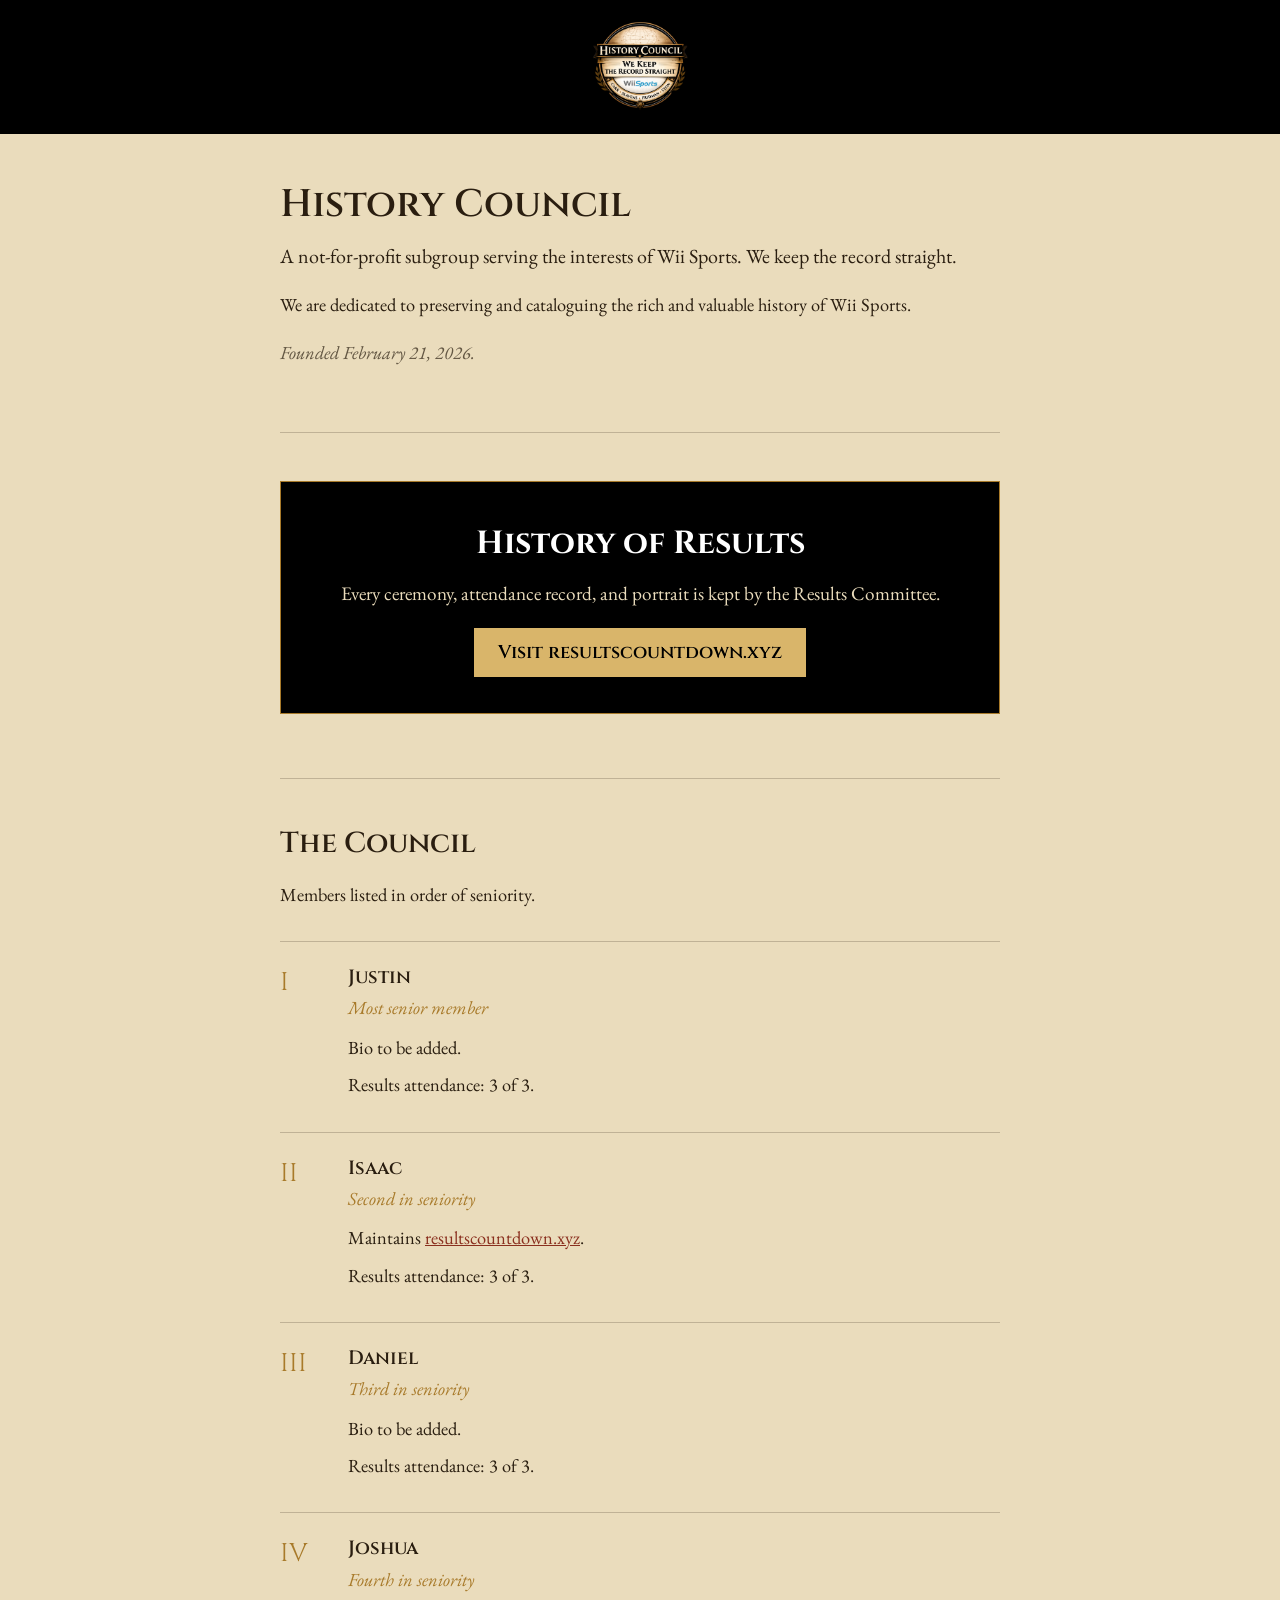
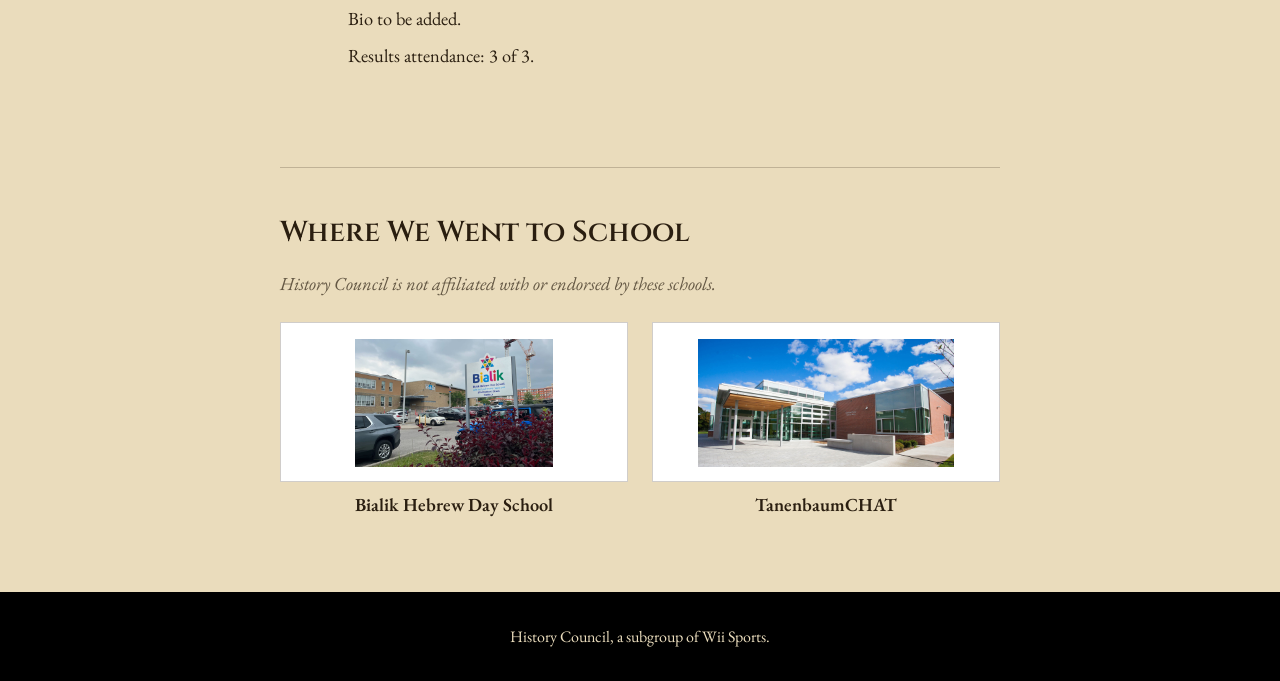
==== index.html @ 1e547ed8 "Update index.html" ====
<!DOCTYPE html>
<html lang="en">
<head>
  <link rel="icon" href="data:image/svg+xml,<svg xmlns='http://www.w3.org/2000/svg' viewBox='0 0 100 100'>🧭<text y='.9em' font-size='90'></text></svg>">
  <meta charset="UTF-8">
  <meta name="viewport" content="width=device-width, initial-scale=1">
  <title>History Council</title>
  <link rel="preconnect" href="https://fonts.googleapis.com">
  <link rel="preconnect" href="https://fonts.gstatic.com" crossorigin>
  <link href="https://fonts.googleapis.com/css2?family=Cinzel:wght@500;600&family=EB+Garamond:ital,wght@0,400;0,600;1,400&display=swap" rel="stylesheet">
  <link rel="stylesheet" href="style.css">
</head>
<body>

  <header class="site-header">
    <a href="index.html"><img class="logo" src="history-council-logo.png" alt="History Council crest: We keep the record straight"></a>
  </header>

  <main>

    <section>
      <h1>History Council</h1>
      <p class="intro">A not-for-profit subgroup serving the interests of Wii Sports. We keep the record straight.</p>
      <p>We are dedicated to preserving and cataloguing the rich and valuable history of Wii Sports.</p>
      <p class="muted">Founded February 21, 2026.</p>
    </section>

    <section>
      <a class="archive-link" href="https://resultscountdown.xyz" target="_blank" rel="noopener" style="padding: 36px 28px; text-align: center;">
        <strong style="font-size: clamp(1.5rem, 4.5vw, 2rem); margin-bottom: 10px;">History of Results</strong>
        <span style="display: block; font-size: 1.2rem; margin-bottom: 18px;">Every ceremony, attendance record, and portrait is kept by the Results Committee.</span>
        <span style="display: inline-block; background: var(--gold-light); color: var(--black); font-family: var(--display); font-weight: 600; padding: 10px 24px;">Visit resultscountdown.xyz</span>
      </a>
    </section>

    <section>
      <h2>The Council</h2>
      <p>Members listed in order of seniority.</p>

      <ol class="register">
        <li class="member">
          <span class="numeral">I</span>
          <div class="details">
            <h3>Justin</h3>
            <p class="rank">Most senior member</p>
            <p>Bio to be added.</p>
            <p>Results attendance: 3 of 3.</p>
          </div>
        </li>

        <li class="member">
          <span class="numeral">II</span>
          <div class="details">
            <h3>Isaac</h3>
            <p class="rank">Second in seniority</p>
            <p>Maintains <a href="https://resultscountdown.xyz" target="_blank" rel="noopener">resultscountdown.xyz</a>.</p>
            <p>Results attendance: 3 of 3.</p>
          </div>
        </li>

        <li class="member">
          <span class="numeral">III</span>
          <div class="details">
            <h3>Daniel</h3>
            <p class="rank">Third in seniority</p>
            <p>Bio to be added.</p>
            <p>Results attendance: 3 of 3.</p>
          </div>
        </li>

        <li class="member">
          <span class="numeral">IV</span>
          <div class="details">
            <h3>Joshua</h3>
            <p class="rank">Fourth in seniority</p>
            <p>Bio to be added.</p>
            <p>Results attendance: 3 of 3.</p>
          </div>
        </li>
      </ol>
    </section>

    <section>
      <h2>Where We Went to School</h2>
      <p class="muted">History Council is not affiliated with or endorsed by these schools.</p>
      <div class="schools">
        <figure class="school">
          <div class="tile"><img src="bialik-logo.png" alt="Bialik Hebrew Day School logo"></div>
          <figcaption>Bialik Hebrew Day School</figcaption>
        </figure>
        <figure class="school">
          <div class="tile"><img src="tanenbaumchat-logo.png" alt="TanenbaumCHAT logo"></div>
          <figcaption>TanenbaumCHAT</figcaption>
        </figure>
      </div>
    </section>

  </main>

  <footer>
    History Council, a subgroup of Wii Sports.
  </footer>

</body>
</html>
---- style.css ----
/* History Council shared styles */
:root {
  --black: #000000;
  --vellum: #EADCBC;
  --vellum-dark: #DCCBA4;
  --ink: #2A1E10;
  --gold: #A87A2A;
  --gold-light: #D9B56A;
  --oxblood: #8A2F1E;
  --rule: rgba(42, 30, 16, 0.22);
  --display: "Cinzel", "Trajan Pro", Georgia, serif;
  --serif: "EB Garamond", Garamond, "Times New Roman", serif;
}

* { box-sizing: border-box; }

body {
  margin: 0;
  background: var(--vellum);
  color: var(--ink);
  font-family: var(--serif);
  font-size: 1.15rem;
  line-height: 1.6;
}

img { max-width: 100%; height: auto; display: block; }

a { color: var(--oxblood); }

:focus-visible { outline: 2px solid var(--gold); outline-offset: 3px; }

/* Header */
.site-header {
  background: var(--black);
  text-align: center;
  padding: 12px 20px;
}
.site-header .logo {
  width: 110px;
  margin: 0 auto;
}
.site-nav {
  display: flex;
  justify-content: center;
  flex-wrap: wrap;
  gap: 4px 32px;
  padding: 18px 0 20px;
  margin-top: 8px;
  border-top: 1px solid rgba(217, 181, 106, 0.3);
}
.site-nav a {
  font-family: var(--display);
  font-weight: 600;
  font-size: 1rem;
  color: var(--gold-light);
  text-decoration: none;
  padding: 4px 0;
  border-bottom: 1px solid transparent;
}
.site-nav a:hover { border-bottom-color: var(--gold-light); }
.site-nav a[aria-current="page"] { color: #FFFFFF; border-bottom-color: var(--gold-light); }

/* Page body */
main {
  max-width: 760px;
  margin: 0 auto;
  padding: 48px 20px 72px;
}
section + section {
  margin-top: 64px;
  padding-top: 48px;
  border-top: 1px solid var(--rule);
}
h1, h2, h3 {
  font-family: var(--display);
  font-weight: 600;
  line-height: 1.2;
  margin: 0 0 12px;
}
h1 { font-size: clamp(1.8rem, 5vw, 2.4rem); }
h2 { font-size: clamp(1.4rem, 4vw, 1.8rem); }
h3 { font-size: 1.2rem; }
.intro { font-size: 1.25rem; margin: 0 0 8px; }
.muted { color: rgba(42, 30, 16, 0.7); font-style: italic; }

/* Council register (homepage) */
.register { list-style: none; padding: 0; margin: 32px 0 0; }
.member {
  display: grid;
  grid-template-columns: 48px 1fr;
  gap: 20px;
  align-items: start;
  padding: 24px 0;
  border-bottom: 1px solid var(--rule);
}
.member:first-child { border-top: 1px solid var(--rule); }
.member:last-child { border-bottom: none; }
.numeral {
  font-family: var(--display);
  font-size: 1.6rem;
  color: var(--gold);
  line-height: 1;
  padding-top: 4px;
}
.portrait {
  position: relative;
  aspect-ratio: 4 / 5;
  background: var(--vellum-dark);
  border: 1px solid var(--gold);
  display: grid;
  place-items: center;
  font-family: var(--display);
  font-size: 1.8rem;
  color: var(--gold);
  overflow: hidden;
}
.portrait img {
  position: absolute;
  inset: 0;
  width: 100%;
  height: 100%;
  object-fit: cover;
}
.member h3 { margin-bottom: 4px; }
.member .rank { margin: 0 0 10px; font-style: italic; color: var(--gold); }
.member p { margin: 0 0 8px; }

/* Affiliations */
.schools {
  display: flex;
  flex-wrap: wrap;
  gap: 24px;
  margin-top: 24px;
}
.school {
  flex: 1 1 220px;
  margin: 0;
  text-align: center;
}
.school .tile {
  background: #FFFFFF;
  border: 1px solid var(--rule);
  height: 160px;
  display: grid;
  place-items: center;
  padding: 16px;
}
.school .tile img { max-height: 128px; width: auto; }
.school figcaption { margin-top: 8px; font-weight: 600; }

/* Page links on homepage */
.archives { display: grid; grid-template-columns: 1fr 1fr; gap: 16px; margin-top: 24px; }
.archive-link {
  display: block;
  background: var(--black);
  color: var(--gold-light);
  text-decoration: none;
  padding: 22px;
  border: 1px solid var(--gold);
}
.archive-link:hover { background: #1F1608; }
.archive-link strong { display: block; font-family: var(--display); font-size: 1.25rem; color: #FFFFFF; margin-bottom: 4px; }
.archive-link span { color: var(--vellum); }

/* W Bildings ledger */
.bildings { list-style: none; padding: 0; margin: 32px 0 0; counter-reset: bilding; }
.bilding {
  counter-increment: bilding;
  padding: 32px 0;
  border-top: 1px solid var(--rule);
}
.bilding h2::before {
  content: counter(bilding) ". ";
  color: var(--gold);
}
.bilding .site { font-size: 1.3rem; margin: 0 0 4px; }
.bilding .meta { margin: 0 0 16px; color: rgba(42, 30, 16, 0.75); }
.bilding img { border: 1px solid var(--gold); max-height: 520px; width: auto; }
.l-bilding {
  margin-top: 16px;
  padding: 28px 0 0;
  border-top: 3px double var(--oxblood);
  color: var(--oxblood);
}
.l-bilding h2 { font-style: italic; }

/* Results */
.next-ceremony {
  background: var(--black);
  color: var(--vellum);
  padding: 28px 24px;
  border: 1px solid var(--gold);
  text-align: center;
}
.next-ceremony h2 { color: #FFFFFF; }
.countdown {
  font-family: var(--display);
  font-size: clamp(1.6rem, 6vw, 2.6rem);
  color: var(--gold-light);
  margin: 8px 0;
  font-variant-numeric: tabular-nums;
}
.ceremony { margin-top: 40px; }
.ceremony .date { margin: 0 0 4px; color: var(--gold); font-style: italic; }
.ceremony .portrait-photo { margin: 16px 0 0; border: 1px solid var(--gold); background: var(--vellum-dark); min-height: 120px; }
.table-wrap { overflow-x: auto; margin-top: 24px; }
table { width: 100%; border-collapse: collapse; }
th, td { padding: 10px 8px; border-bottom: 1px solid var(--rule); text-align: center; }
th:first-child, td:first-child { text-align: left; }
thead th { font-family: var(--display); font-size: 0.95rem; border-bottom: 2px solid var(--ink); }
.yes { color: var(--gold); font-weight: 600; }
.no { color: var(--oxblood); font-weight: 600; }
.na { color: rgba(42, 30, 16, 0.4); }
.highlight td { background: rgba(168, 122, 42, 0.12); }

/* Footer */
footer {
  background: var(--black);
  color: var(--vellum);
  text-align: center;
  padding: 32px 20px;
  font-size: 1rem;
}
footer a { color: var(--gold-light); }

@media (max-width: 560px) {
  .member { grid-template-columns: 36px 1fr; }
  .archives { grid-template-columns: 1fr; }
}
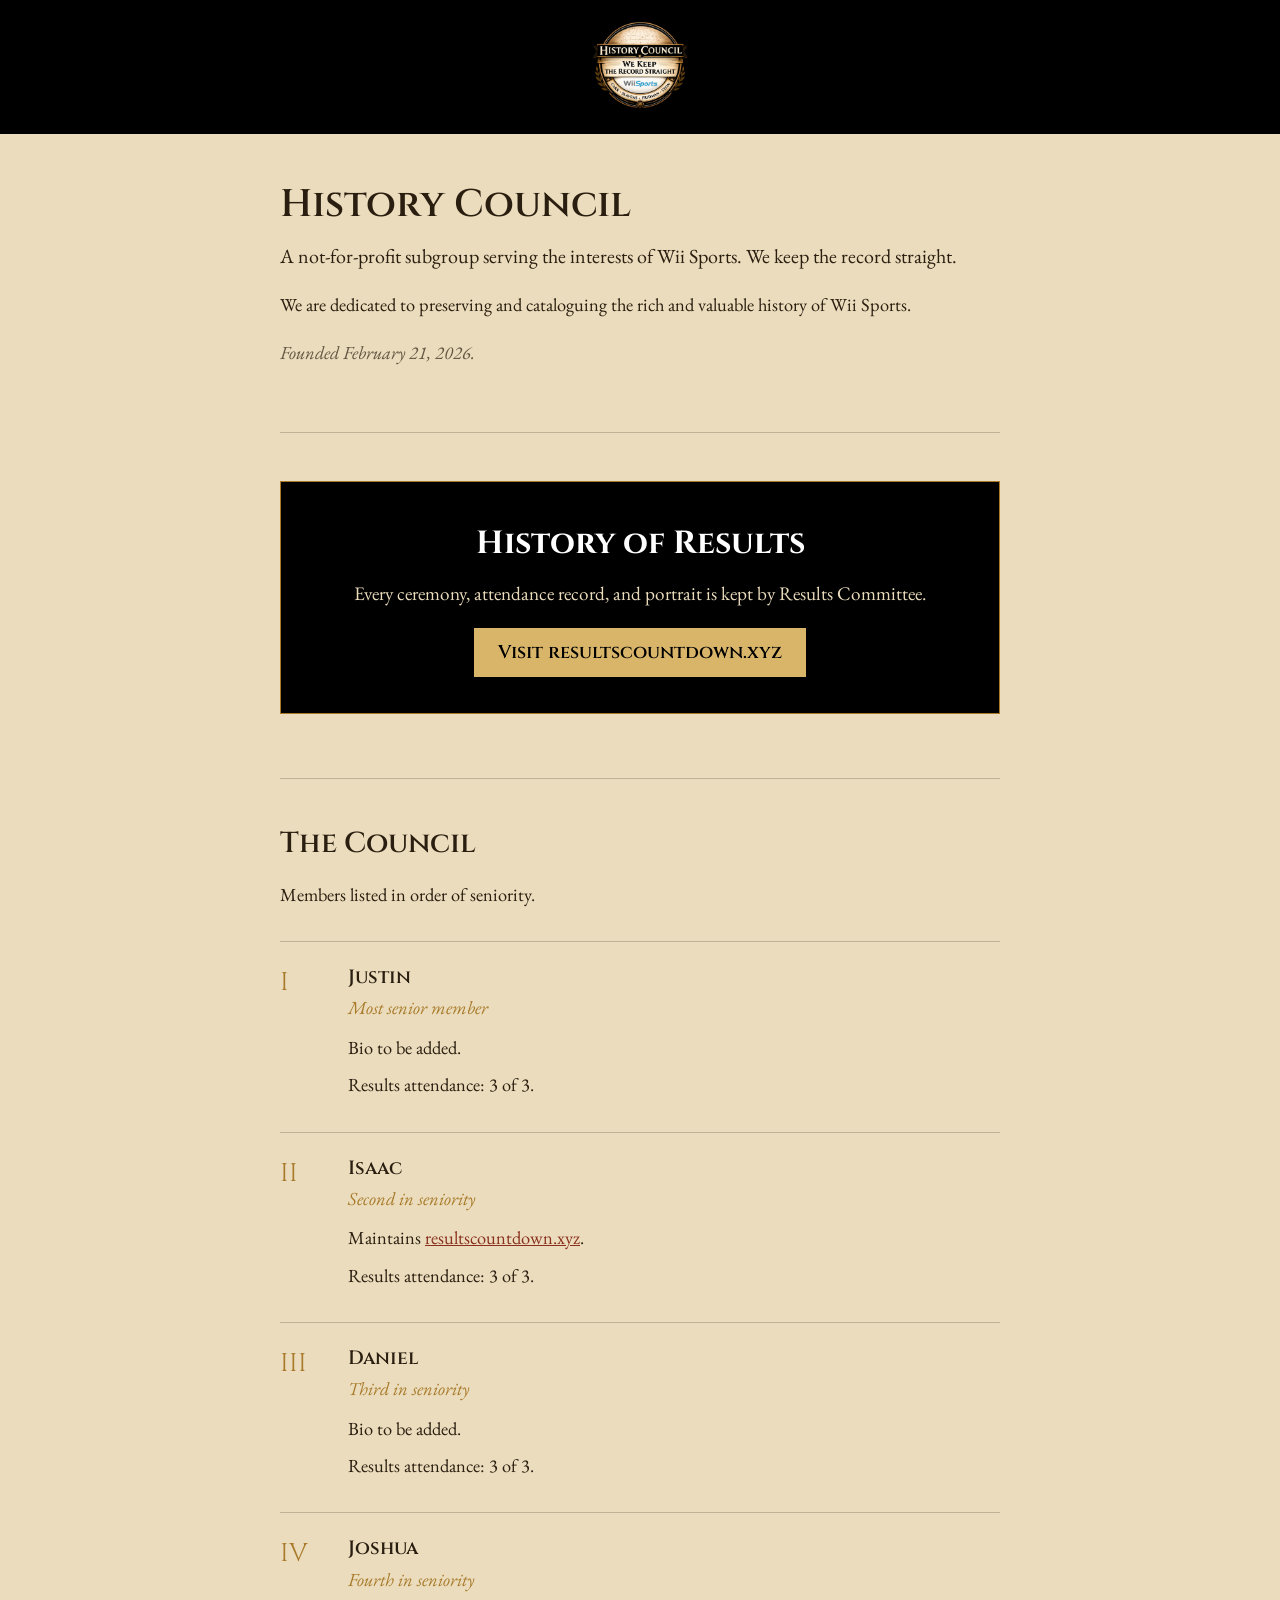
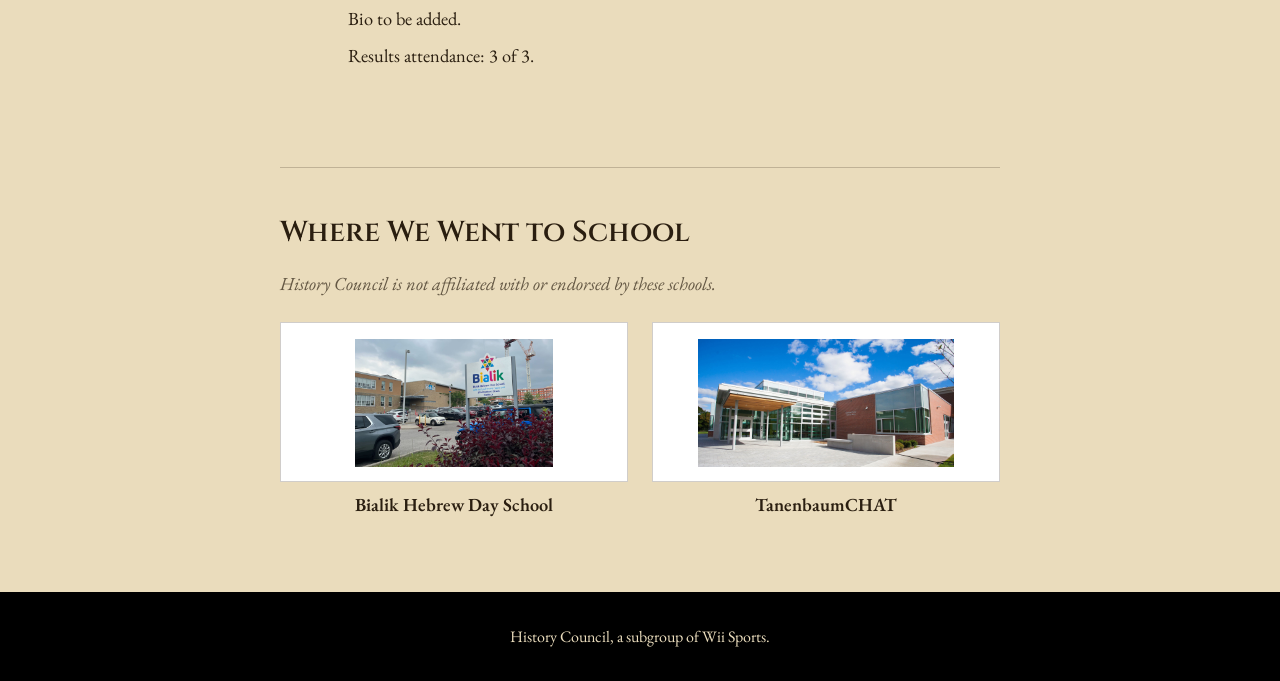
==== commit 9d243cae: "Update index.html" ====
--- a/index.html
+++ b/index.html
@@ -1,8 +1,7 @@
 <!DOCTYPE html>
 <html lang="en">
 <head>
-  <link rel="icon" href="data:image/svg+xml,<svg xmlns='http://www.w3.org/2000/svg' viewBox='0 0 100 100'>🧭<text y='.9em' font-size='90'></text></svg>">
-  <meta charset="UTF-8">
+<link rel="icon" href="data:image/svg+xml,<svg xmlns='http://www.w3.org/2000/svg' viewBox='0 0 100 100'><text y='.9em' font-size='90'>🧭</text></svg>">  <meta charset="UTF-8">
   <meta name="viewport" content="width=device-width, initial-scale=1">
   <title>History Council</title>
   <link rel="preconnect" href="https://fonts.googleapis.com">
@@ -28,7 +27,7 @@
     <section>
       <a class="archive-link" href="https://resultscountdown.xyz" target="_blank" rel="noopener" style="padding: 36px 28px; text-align: center;">
         <strong style="font-size: clamp(1.5rem, 4.5vw, 2rem); margin-bottom: 10px;">History of Results</strong>
-        <span style="display: block; font-size: 1.2rem; margin-bottom: 18px;">Every ceremony, attendance record, and portrait is kept by the Results Committee.</span>
+        <span style="display: block; font-size: 1.2rem; margin-bottom: 18px;">Every ceremony, attendance record, and portrait is kept by Results Committee.</span>
         <span style="display: inline-block; background: var(--gold-light); color: var(--black); font-family: var(--display); font-weight: 600; padding: 10px 24px;">Visit resultscountdown.xyz</span>
       </a>
     </section>
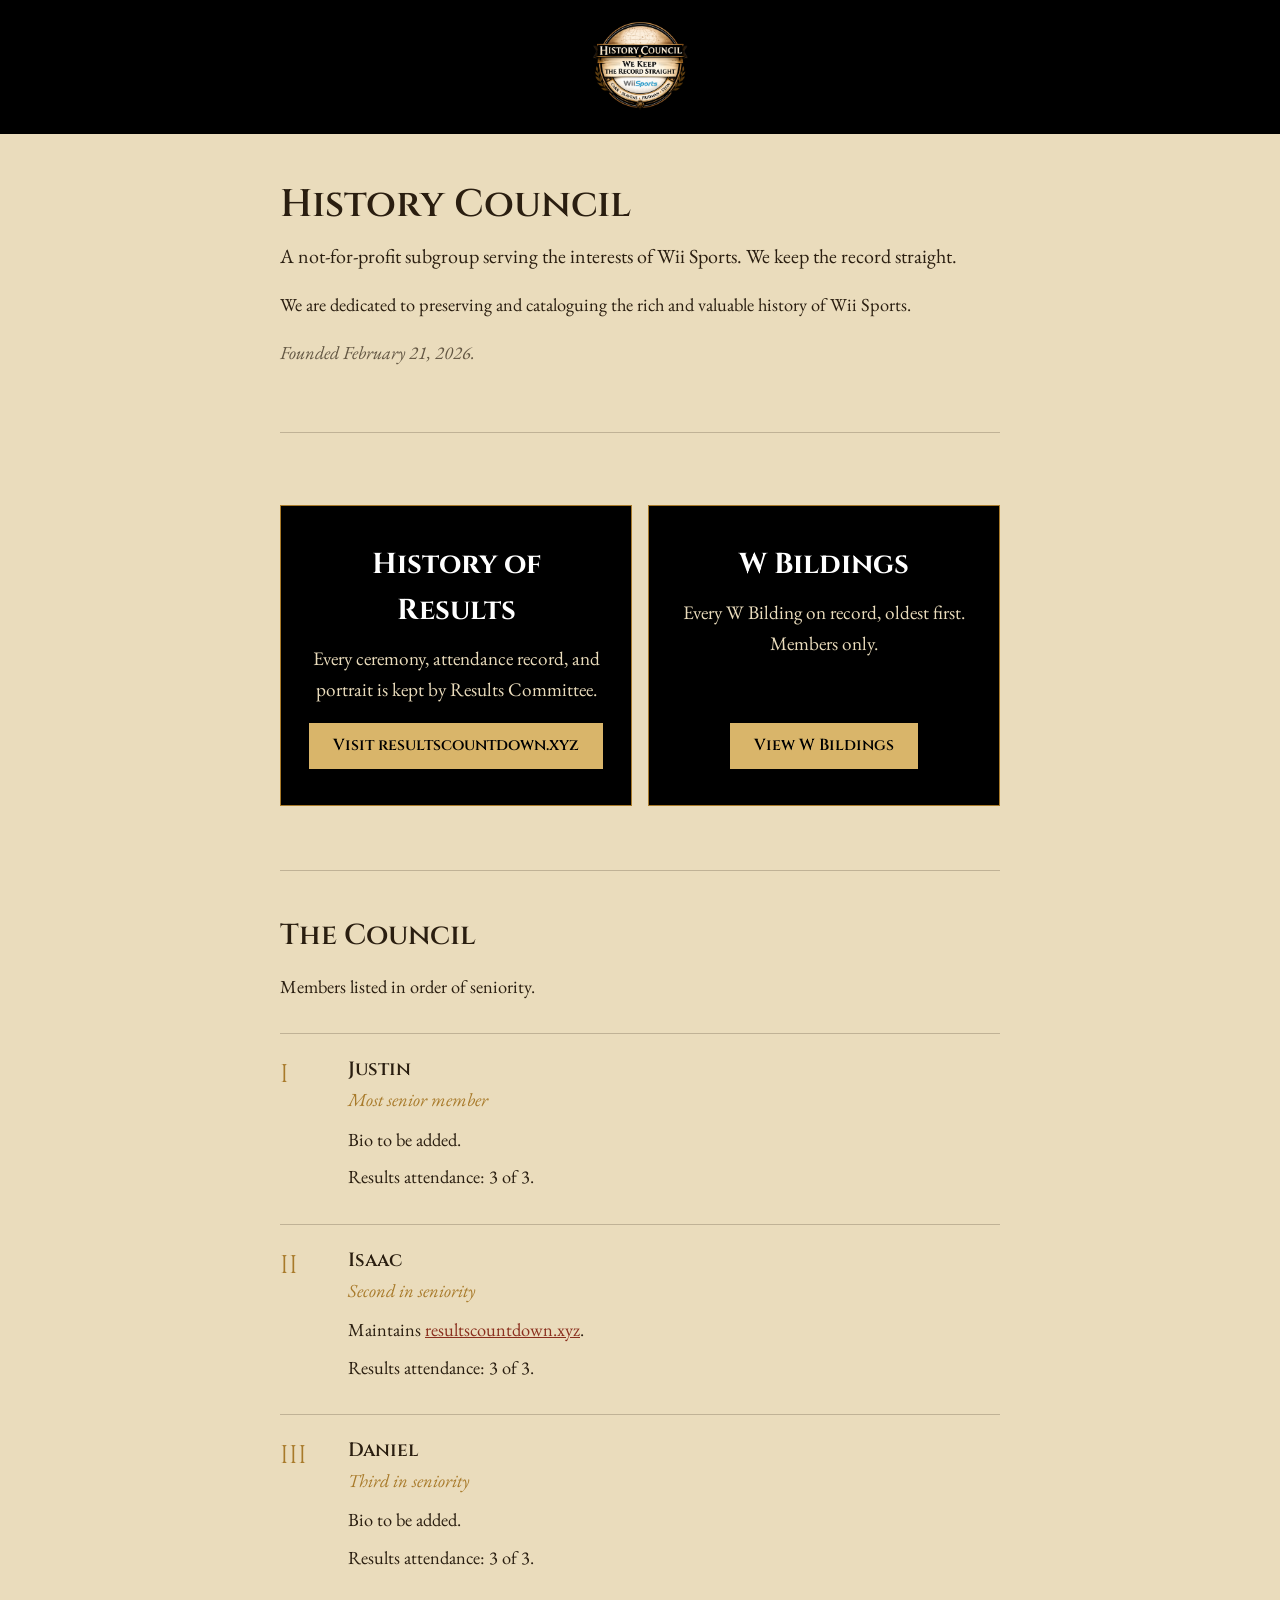
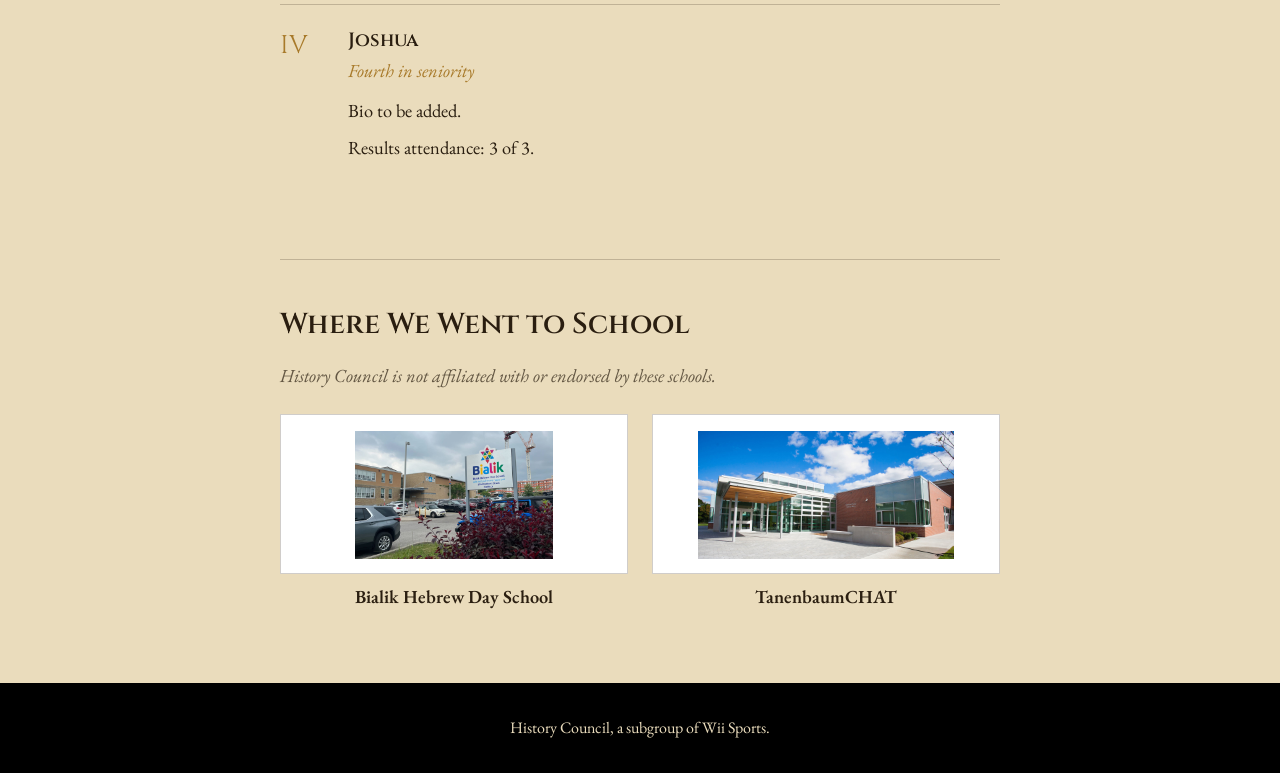
==== commit a31abbd8: "Add W Bildings button next to History of Results on homepage Co-Authored-By: Claude Opus 5.5 <norepl" ====
--- a/index.html
+++ b/index.html
@@ -25,11 +25,18 @@
     </section>
 
     <section>
-      <a class="archive-link" href="https://resultscountdown.xyz" target="_blank" rel="noopener" style="padding: 36px 28px; text-align: center;">
-        <strong style="font-size: clamp(1.5rem, 4.5vw, 2rem); margin-bottom: 10px;">History of Results</strong>
-        <span style="display: block; font-size: 1.2rem; margin-bottom: 18px;">Every ceremony, attendance record, and portrait is kept by Results Committee.</span>
-        <span style="display: inline-block; background: var(--gold-light); color: var(--black); font-family: var(--display); font-weight: 600; padding: 10px 24px;">Visit resultscountdown.xyz</span>
-      </a>
+      <div class="archives">
+        <a class="archive-link feature-link" href="https://resultscountdown.xyz" target="_blank" rel="noopener">
+          <strong>History of Results</strong>
+          <span>Every ceremony, attendance record, and portrait is kept by Results Committee.</span>
+          <span class="feature-button">Visit resultscountdown.xyz</span>
+        </a>
+        <a class="archive-link feature-link" href="w-bildings.html">
+          <strong>W Bildings</strong>
+          <span>Every W Bilding on record, oldest first. Members only.</span>
+          <span class="feature-button">View W Bildings</span>
+        </a>
+      </div>
     </section>
 
     <section>
--- a/style.css
+++ b/style.css
@@ -161,6 +161,24 @@
 .archive-link:hover { background: #1F1608; }
 .archive-link strong { display: block; font-family: var(--display); font-size: 1.25rem; color: #FFFFFF; margin-bottom: 4px; }
 .archive-link span { color: var(--vellum); }
+.feature-link {
+  display: flex;
+  flex-direction: column;
+  align-items: center;
+  padding: 36px 28px;
+  text-align: center;
+}
+.feature-link strong { font-size: clamp(1.4rem, 3.5vw, 1.8rem); margin-bottom: 10px; }
+.feature-link span { font-size: 1.2rem; margin-bottom: 18px; }
+.archive-link .feature-button {
+  margin: auto 0 0;
+  background: var(--gold-light);
+  color: var(--black);
+  font-family: var(--display);
+  font-weight: 600;
+  font-size: 1rem;
+  padding: 10px 24px;
+}
 
 /* W Bildings ledger */
 .bildings { list-style: none; padding: 0; margin: 32px 0 0; counter-reset: bilding; }
@@ -227,3 +245,56 @@
   .member { grid-template-columns: 36px 1fr; }
   .archives { grid-template-columns: 1fr; }
 }
+
+/* Password gate */
+html.gated body > *:not(.gate) { display: none !important; }
+.gate {
+  min-height: 100vh;
+  background: var(--black);
+  display: flex;
+  flex-direction: column;
+  align-items: center;
+  justify-content: center;
+  padding: 40px 16px;
+  text-align: center;
+}
+.gate-logo { width: 140px; margin: 0 auto 28px; }
+.gate-form {
+  width: 100%;
+  max-width: 380px;
+  background: var(--vellum);
+  padding: 32px 24px;
+  border-top: 3px solid var(--gold-light);
+}
+.gate-form h1 { margin-bottom: 8px; }
+.gate-form p { margin: 0 0 20px; }
+.gate-form input {
+  width: 100%;
+  font: inherit;
+  padding: 10px 12px;
+  border: 1px solid var(--ink);
+  background: #FFFFFF;
+  color: var(--ink);
+  margin-bottom: 14px;
+}
+.gate-form button {
+  width: 100%;
+  font-family: var(--display);
+  font-weight: 600;
+  font-size: 1rem;
+  padding: 10px 24px;
+  background: var(--gold-light);
+  color: var(--black);
+  border: 0;
+  cursor: pointer;
+}
+.gate-form button:hover { background: var(--gold); }
+.gate-error { color: var(--oxblood); margin: 14px 0 0 !important; }
+.gate-back { display: inline-block; margin-top: 18px; }
+.visually-hidden {
+  position: absolute;
+  width: 1px; height: 1px;
+  overflow: hidden;
+  clip: rect(0 0 0 0);
+  white-space: nowrap;
+}
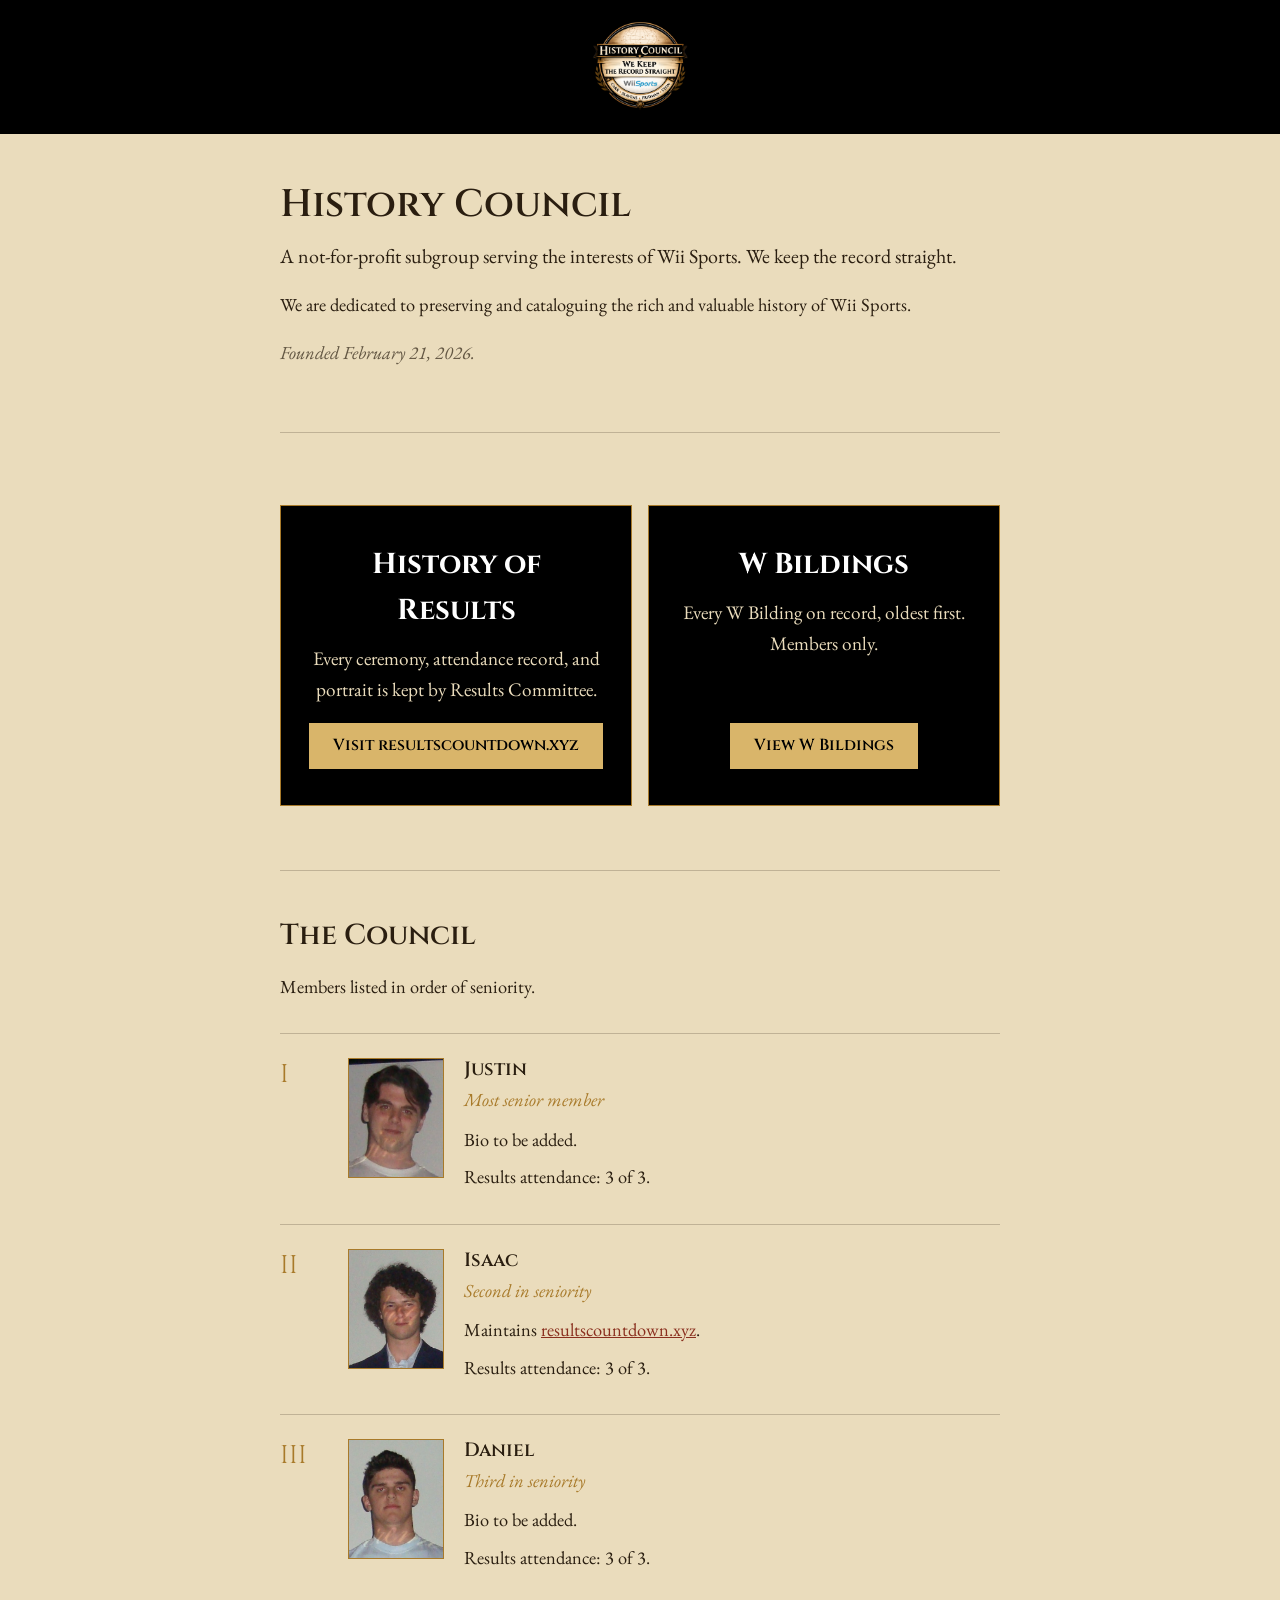
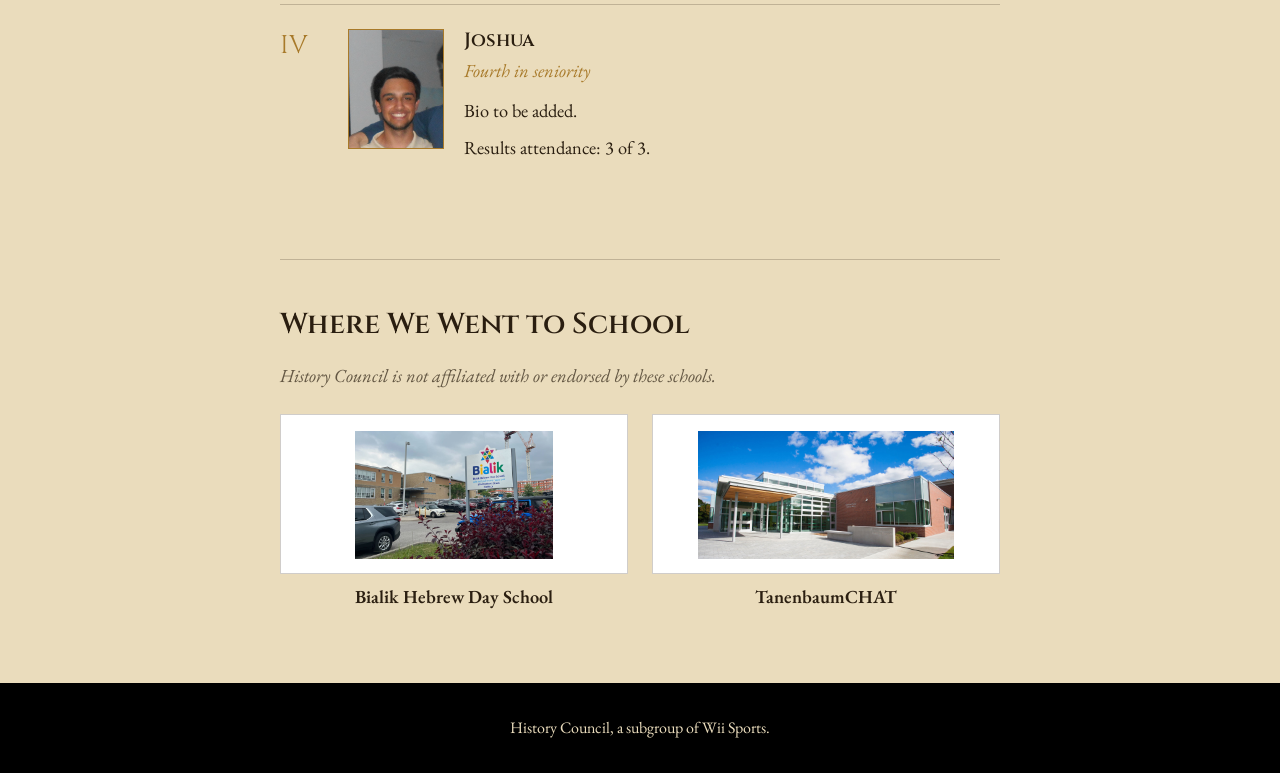
==== commit e241207f: "Show member profile photos on homepage Also point the results page at josh-stein.jpg, the uploaded f" ====
--- a/index.html
+++ b/index.html
@@ -46,6 +46,7 @@
       <ol class="register">
         <li class="member">
           <span class="numeral">I</span>
+          <div class="portrait">J<img src="justin-carr.jpg" alt="Justin" onerror="this.remove()"></div>
           <div class="details">
             <h3>Justin</h3>
             <p class="rank">Most senior member</p>
@@ -56,6 +57,7 @@
 
         <li class="member">
           <span class="numeral">II</span>
+          <div class="portrait">I<img src="isaac-slavens.jpg" alt="Isaac" onerror="this.remove()"></div>
           <div class="details">
             <h3>Isaac</h3>
             <p class="rank">Second in seniority</p>
@@ -66,6 +68,7 @@
 
         <li class="member">
           <span class="numeral">III</span>
+          <div class="portrait">D<img src="daniel-fridman.jpg" alt="Daniel" onerror="this.remove()"></div>
           <div class="details">
             <h3>Daniel</h3>
             <p class="rank">Third in seniority</p>
@@ -76,6 +79,7 @@
 
         <li class="member">
           <span class="numeral">IV</span>
+          <div class="portrait">J<img src="josh-stein.jpg" alt="Joshua" onerror="this.remove()"></div>
           <div class="details">
             <h3>Joshua</h3>
             <p class="rank">Fourth in seniority</p>
--- a/style.css
+++ b/style.css
@@ -93,6 +93,7 @@
   padding: 24px 0;
   border-bottom: 1px solid var(--rule);
 }
+.member:has(.portrait) { grid-template-columns: 48px 96px 1fr; }
 .member:first-child { border-top: 1px solid var(--rule); }
 .member:last-child { border-bottom: none; }
 .numeral {
@@ -243,6 +244,7 @@
 
 @media (max-width: 560px) {
   .member { grid-template-columns: 36px 1fr; }
+  .member:has(.portrait) { grid-template-columns: 28px 72px 1fr; gap: 14px; }
   .archives { grid-template-columns: 1fr; }
 }
 
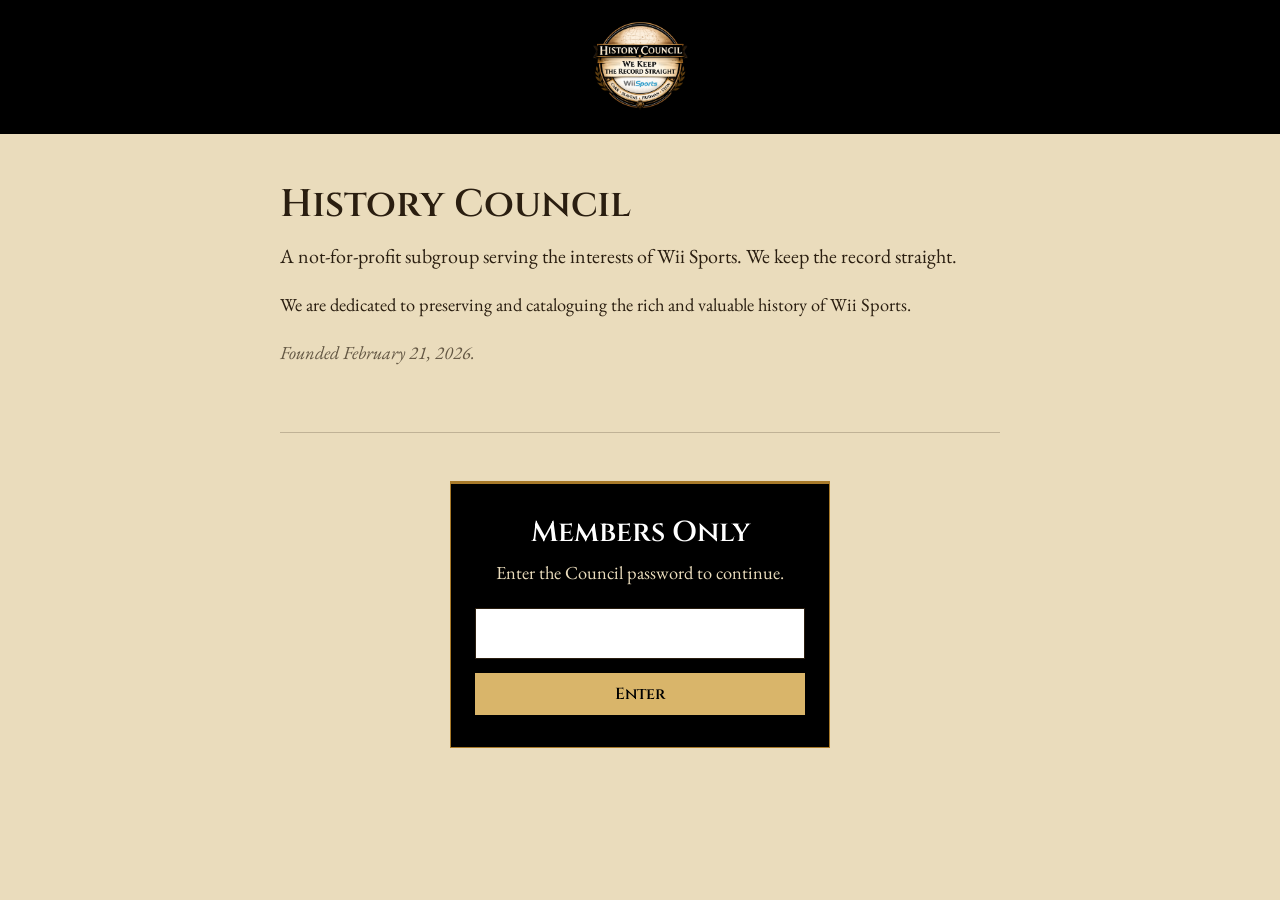
==== commit 85fccdca: "Password-protect homepage, keeping the intro public above the prompt Content marked data-gate-public" ====
--- a/index.html
+++ b/index.html
@@ -8,6 +8,7 @@
   <link rel="preconnect" href="https://fonts.gstatic.com" crossorigin>
   <link href="https://fonts.googleapis.com/css2?family=Cinzel:wght@500;600&family=EB+Garamond:ital,wght@0,400;0,600;1,400&display=swap" rel="stylesheet">
   <link rel="stylesheet" href="style.css">
+  <script src="gate.js"></script>
 </head>
 <body>
 
@@ -17,7 +18,7 @@
 
   <main>
 
-    <section>
+    <section data-gate-public>
       <h1>History Council</h1>
       <p class="intro">A not-for-profit subgroup serving the interests of Wii Sports. We keep the record straight.</p>
       <p>We are dedicated to preserving and cataloguing the rich and valuable history of Wii Sports.</p>
--- a/style.css
+++ b/style.css
@@ -249,7 +249,9 @@
 }
 
 /* Password gate */
-html.gated body > *:not(.gate) { display: none !important; }
+html.gated body > *:not(.gate):not(.site-header):not(main) { display: none !important; }
+html.gated body:not(:has([data-gate-public])) > :is(.site-header, main) { display: none !important; }
+html.gated main > *:not(.gate):not([data-gate-public]) { display: none !important; }
 .gate {
   min-height: 100vh;
   background: var(--black);
@@ -260,6 +262,20 @@
   padding: 40px 16px;
   text-align: center;
 }
+.gate-inline {
+  min-height: 0;
+  background: none;
+  padding: 48px 0 0;
+  margin-top: 64px;
+  border-top: 1px solid var(--rule);
+}
+.gate-inline .gate-form {
+  background: var(--black);
+  color: var(--vellum);
+  border: 1px solid var(--gold);
+  border-top-width: 3px;
+}
+.gate-inline .gate-form h2 { color: #FFFFFF; margin-bottom: 8px; }
 .gate-logo { width: 140px; margin: 0 auto 28px; }
 .gate-form {
   width: 100%;
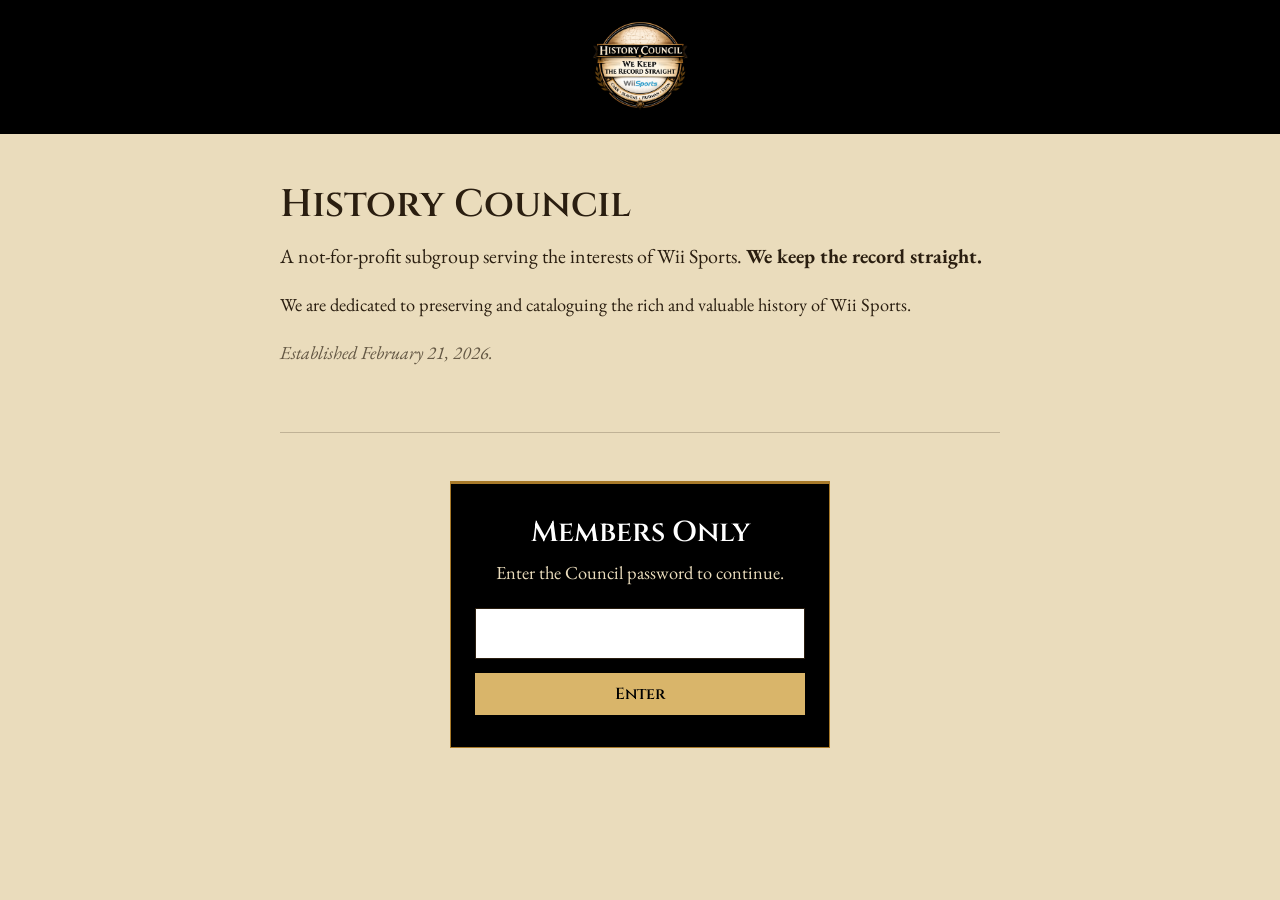
==== commit 48f7711a: "Homepage: drop member bios and attendance, bold tagline, say Established Co-Authored-By: Claude Opus" ====
--- a/index.html
+++ b/index.html
@@ -20,9 +20,9 @@
 
     <section data-gate-public>
       <h1>History Council</h1>
-      <p class="intro">A not-for-profit subgroup serving the interests of Wii Sports. We keep the record straight.</p>
+      <p class="intro">A not-for-profit subgroup serving the interests of Wii Sports. <strong>We keep the record straight.</strong></p>
       <p>We are dedicated to preserving and cataloguing the rich and valuable history of Wii Sports.</p>
-      <p class="muted">Founded February 21, 2026.</p>
+      <p class="muted">Established February 21, 2026.</p>
     </section>
 
     <section>
@@ -51,8 +51,6 @@
           <div class="details">
             <h3>Justin</h3>
             <p class="rank">Most senior member</p>
-            <p>Bio to be added.</p>
-            <p>Results attendance: 3 of 3.</p>
           </div>
         </li>
 
@@ -62,8 +60,6 @@
           <div class="details">
             <h3>Isaac</h3>
             <p class="rank">Second in seniority</p>
-            <p>Maintains <a href="https://resultscountdown.xyz" target="_blank" rel="noopener">resultscountdown.xyz</a>.</p>
-            <p>Results attendance: 3 of 3.</p>
           </div>
         </li>
 
@@ -73,8 +69,6 @@
           <div class="details">
             <h3>Daniel</h3>
             <p class="rank">Third in seniority</p>
-            <p>Bio to be added.</p>
-            <p>Results attendance: 3 of 3.</p>
           </div>
         </li>
 
@@ -84,8 +78,6 @@
           <div class="details">
             <h3>Joshua</h3>
             <p class="rank">Fourth in seniority</p>
-            <p>Bio to be added.</p>
-            <p>Results attendance: 3 of 3.</p>
           </div>
         </li>
       </ol>
